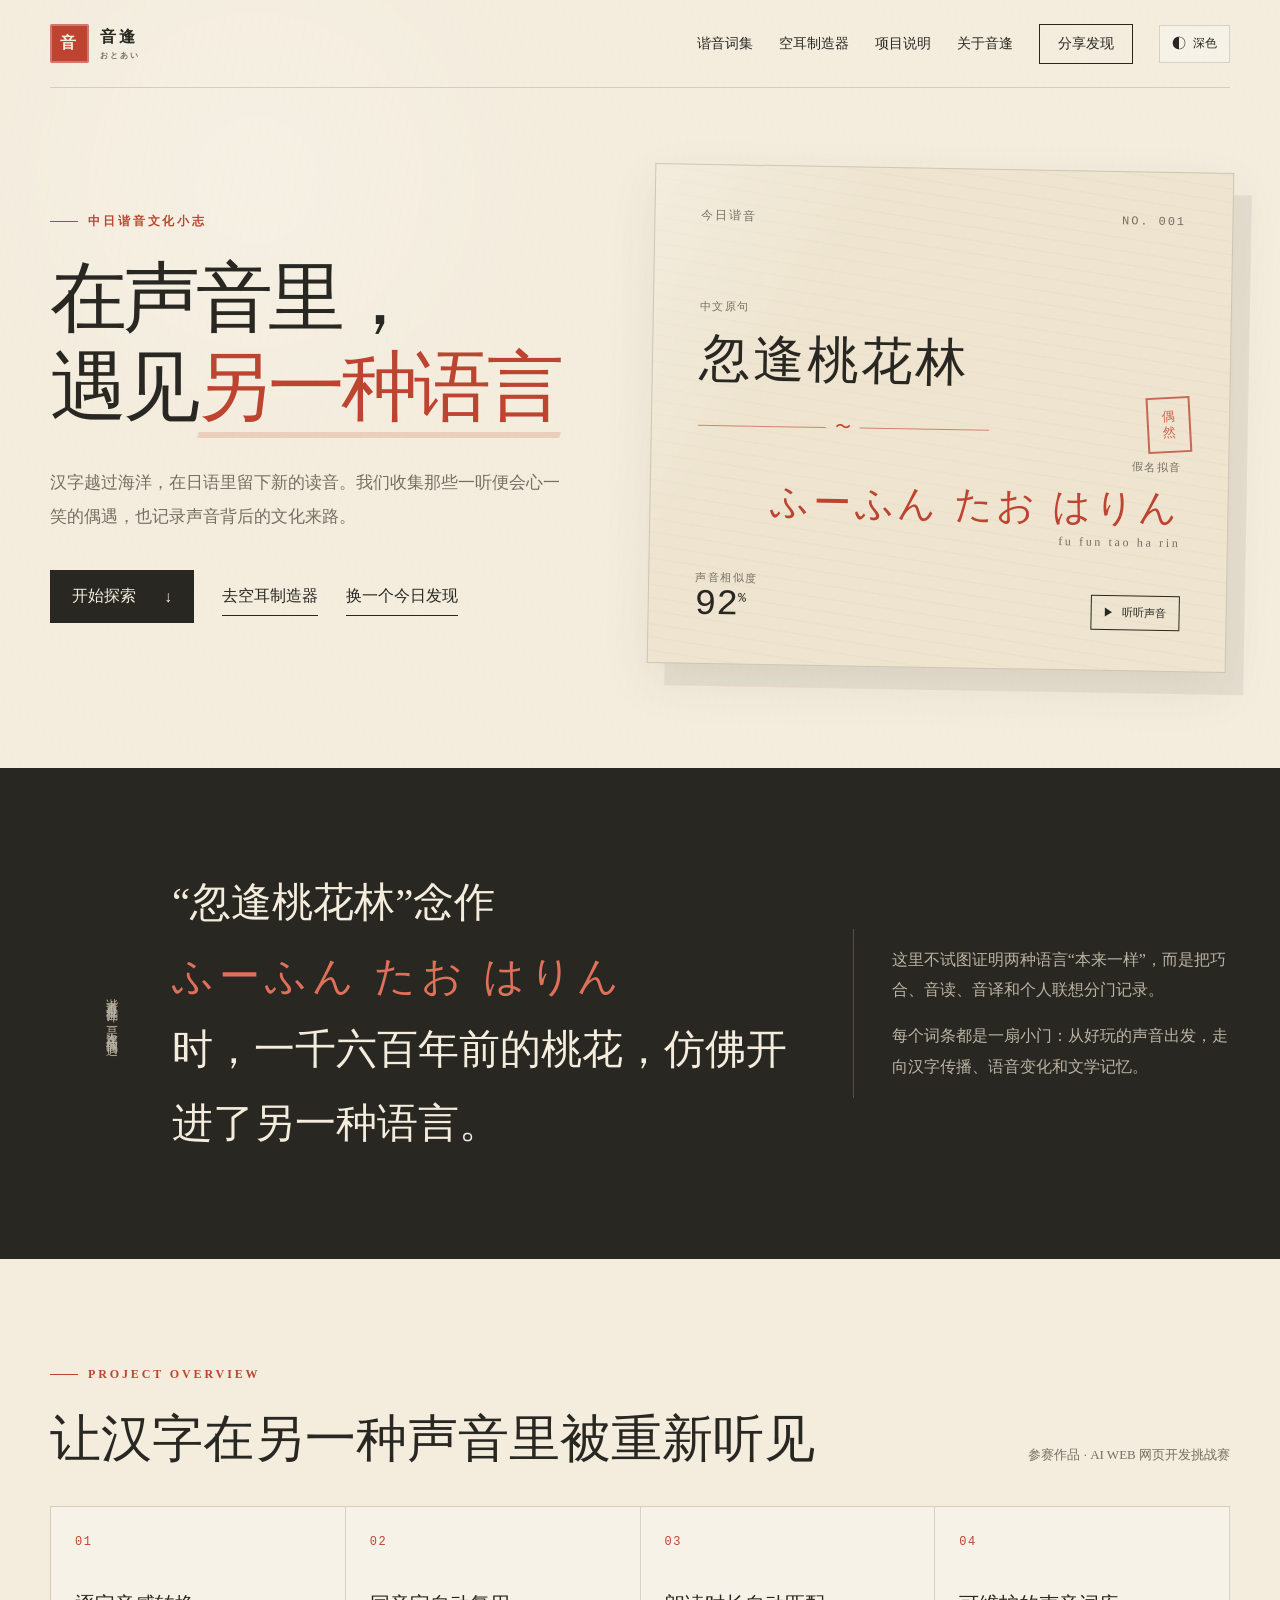
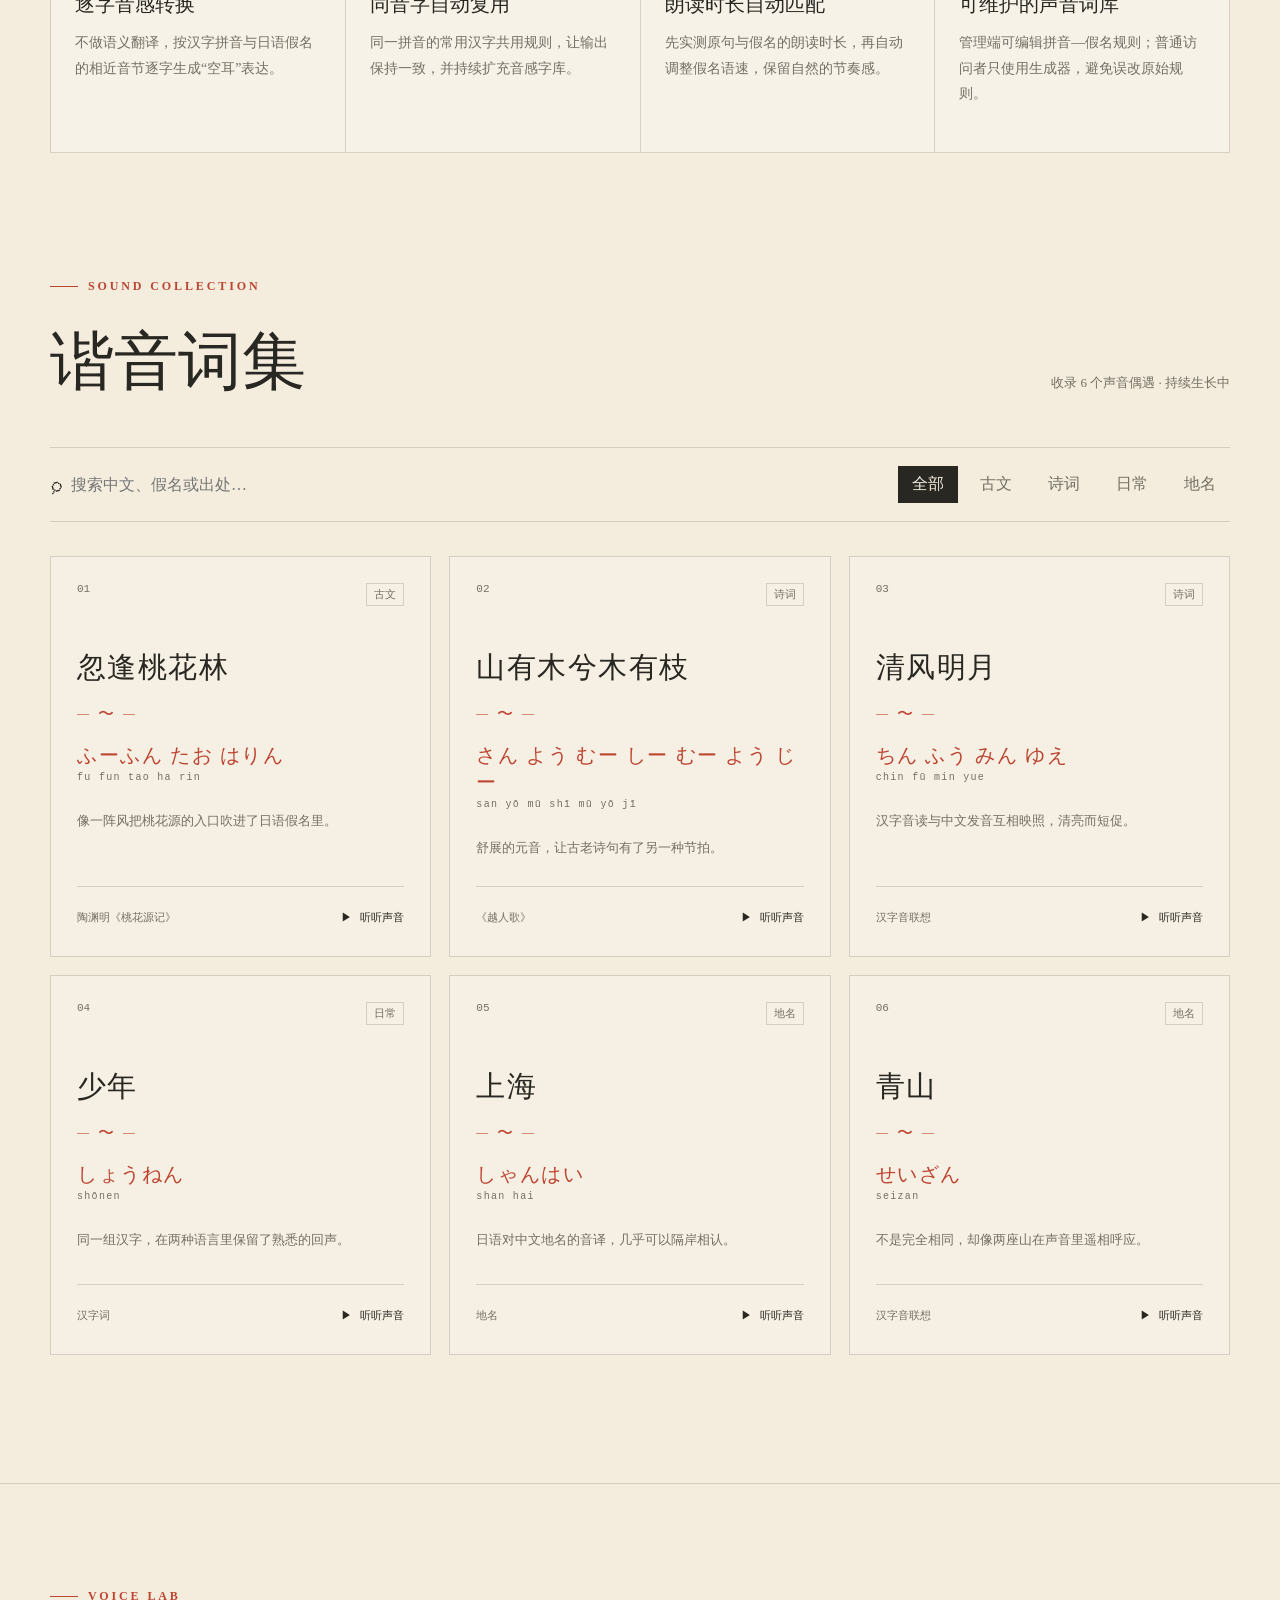
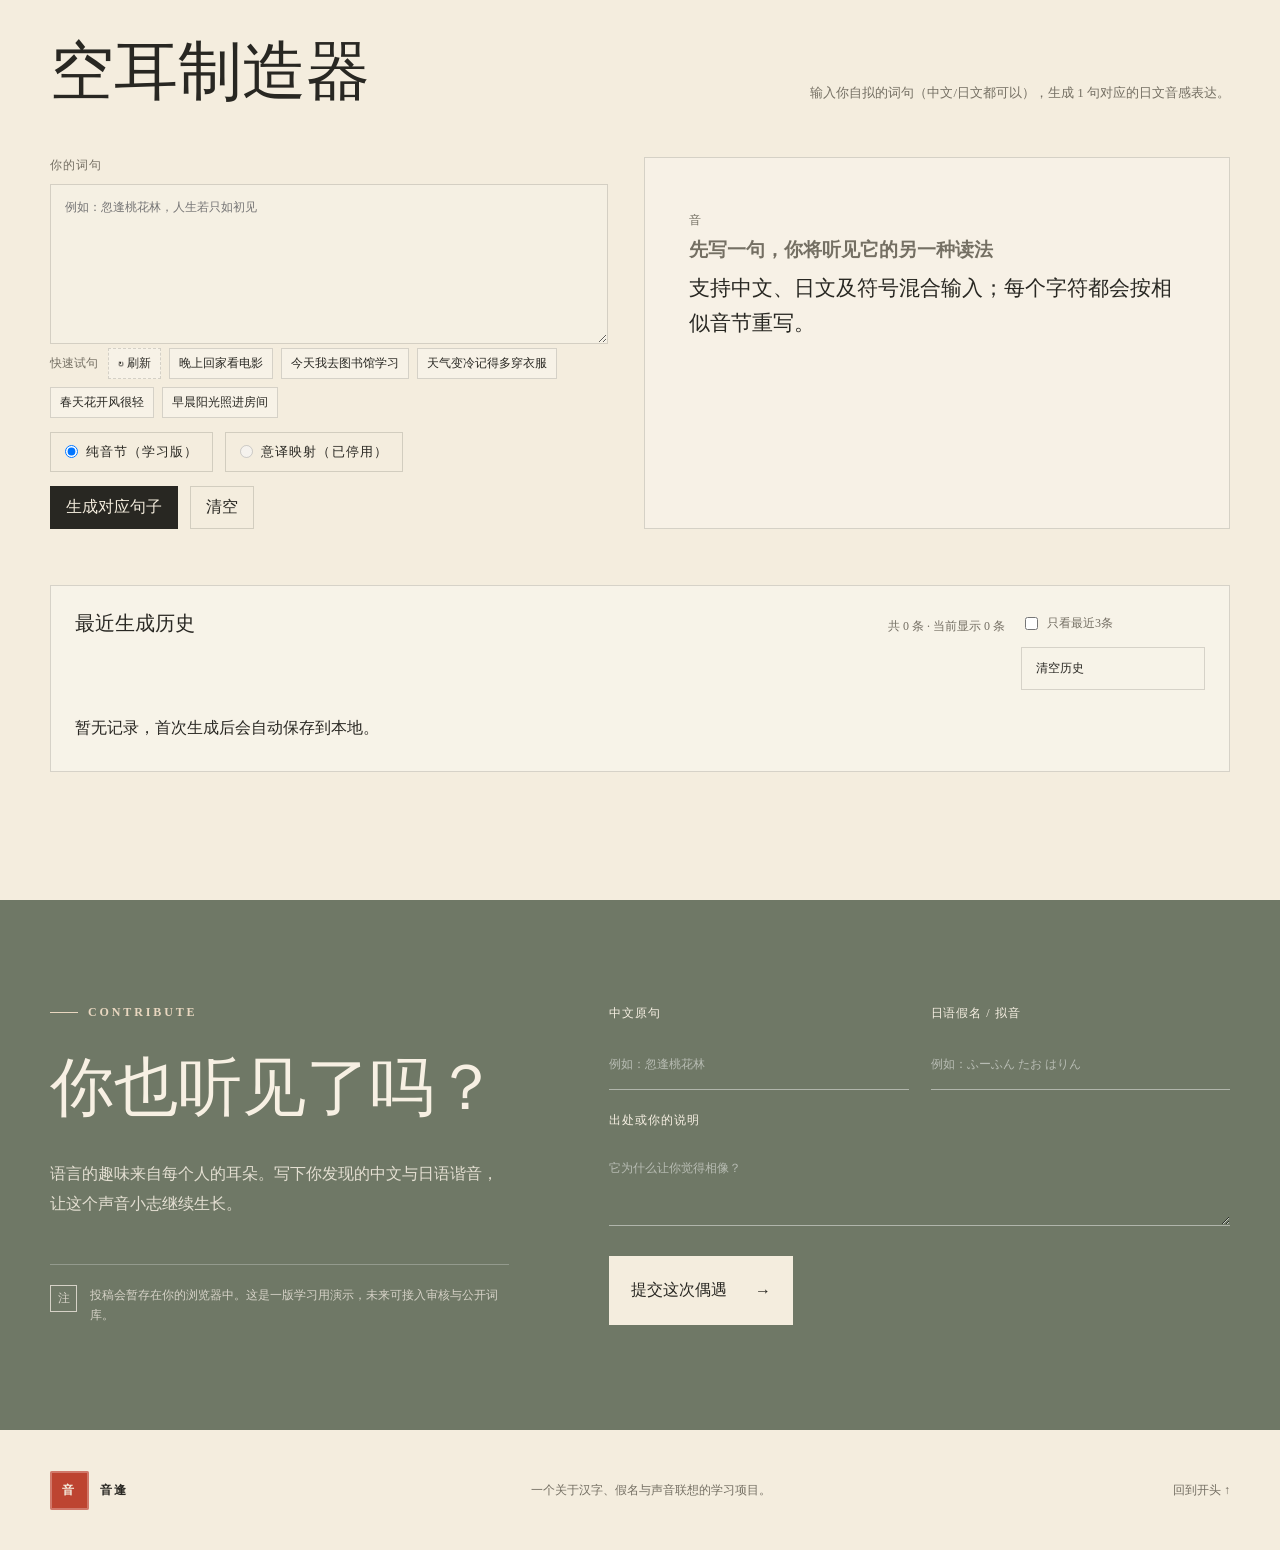
==== index.html @ ef37aebc "音逢｜中日谐音文化小志：静态网站源码" ====
<!doctype html>
<html lang="zh-CN">
<head>
  <meta charset="utf-8">
  <meta name="viewport" content="width=device-width,initial-scale=1">
  <title>音逢｜中日谐音文化小志</title>
  <meta name="description" content="在声音里遇见另一种语言：收集中日之间有趣的谐音、音读与文化回声。">
  <meta property="og:title" content="音逢｜中日谐音文化小志">
  <meta property="og:description" content="在声音里，遇见另一种语言。">
  <link rel="icon" href="favicon.svg">
  <link rel="stylesheet" href="style.css">
  <script>
    try{document.documentElement.dataset.theme=localStorage.getItem("otowai-theme")||"light"}catch(e){}
    if("scrollRestoration" in history)history.scrollRestoration="manual";
    if(!location.pathname.startsWith("/admin/editor")&&!/^#(?:invite_token|recovery_token|confirmation_token)=/.test(location.hash)&&location.hash&&location.hash!=="#top")history.replaceState(null,"",location.pathname+location.search+"#top");
    addEventListener("load",()=>{if(!location.pathname.startsWith("/admin/editor"))scrollTo(0,0)},{once:true});
  </script>
</head>
<body>
  <main>
    <nav class="nav shell" aria-label="主导航">
      <a class="brand" href="#top"><span class="brand-mark">音</span><span>音逢<small>おとあい</small></span></a>
      <div class="nav-links"><a href="#collection">谐音词集</a><a href="#maker">空耳制造器</a><a href="#project">项目说明</a><a href="#about">关于音逢</a><a class="nav-cta" href="#submit">分享发现</a><button class="theme-toggle" id="theme-toggle" type="button" aria-label="切换深色模式" aria-pressed="false"><span aria-hidden="true">◐</span><b>深色</b></button></div>
    </nav>

    <section class="hero shell" id="top">
      <div class="hero-copy">
        <p class="eyebrow"><span></span> 中日谐音文化小志</p>
        <h1>在声音里，<br>遇见<span>另一种语言</span></h1>
        <p class="hero-intro">汉字越过海洋，在日语里留下新的读音。我们收集那些一听便会心一笑的偶遇，也记录声音背后的文化来路。</p>
        <div class="hero-actions">
          <a class="primary-button" href="#collection">开始探索 <span>↓</span></a>
          <a class="text-button" href="#maker">去空耳制造器</a>
          <button class="text-button" id="random">换一个今日发现</button>
        </div>
      </div>
      <article class="featured-card" aria-label="今日谐音">
        <div class="paper-grain"></div>
        <p class="card-kicker">今日谐音 <span id="daily-number">NO. 001</span></p>
        <div class="sound-pair">
          <div><small>中文原句</small><h2 id="daily-chinese">忽逢桃花林</h2></div>
          <div class="echo-line" aria-hidden="true"><i></i><b>〜</b><i></i></div>
          <div class="kana"><small>假名拟音</small><h3 id="daily-kana">ふーふん たお はりん</h3><p id="daily-romaji">fu fun tao ha rin</p></div>
        </div>
        <div class="card-footer">
          <div><small>声音相似度</small><strong id="daily-score">92<sup>%</sup></strong></div>
          <button class="sound-button speak" data-kana="ふーふん たお はりん"><span>▶</span> 听听声音</button>
        </div>
        <span class="seal" aria-hidden="true">偶<br>然</span>
      </article>
    </section>

    <section class="manifesto" id="about">
      <div class="shell manifesto-grid">
        <p class="vertical-note">谐音不是翻译，是一次声音的偶遇</p>
        <blockquote>“忽逢桃花林”念作<strong>ふーふん たお はりん</strong>时，一千六百年前的桃花，仿佛开进了另一种语言。</blockquote>
        <div class="manifesto-copy"><p>这里不试图证明两种语言“本来一样”，而是把巧合、音读、音译和个人联想分门记录。</p><p>每个词条都是一扇小门：从好玩的声音出发，走向汉字传播、语音变化和文学记忆。</p></div>
      </div>
    </section>

    <section class="project-section shell" id="project" aria-labelledby="project-title">
      <header class="project-heading">
        <div><p class="eyebrow"><span></span> PROJECT OVERVIEW</p><h2 id="project-title">让汉字在另一种声音里被重新听见</h2></div>
        <p>参赛作品 · AI WEB 网页开发挑战赛</p>
      </header>
      <div class="project-capabilities">
        <article><b>01</b><h3>逐字音感转换</h3><p>不做语义翻译，按汉字拼音与日语假名的相近音节逐字生成“空耳”表达。</p></article>
        <article><b>02</b><h3>同音字自动复用</h3><p>同一拼音的常用汉字共用规则，让输出保持一致，并持续扩充音感字库。</p></article>
        <article><b>03</b><h3>朗读时长自动匹配</h3><p>先实测原句与假名的朗读时长，再自动调整假名语速，保留自然的节奏感。</p></article>
        <article><b>04</b><h3>可维护的声音词库</h3><p>管理端可编辑拼音—假名规则；普通访问者只使用生成器，避免误改原始规则。</p></article>
      </div>
    </section>

    <section class="collection shell" id="collection">
      <header class="section-heading">
        <div><p class="eyebrow"><span></span> SOUND COLLECTION</p><h2>谐音词集</h2></div>
        <p>收录 6 个声音偶遇 · 持续生长中</p>
      </header>
      <div class="filter-bar">
        <label class="search-box"><span aria-hidden="true">⌕</span><input id="search" placeholder="搜索中文、假名或出处…" aria-label="搜索谐音词条"></label>
        <div class="category-tabs" aria-label="按类别筛选">
          <button class="active" data-category="全部">全部</button><button data-category="古文">古文</button><button data-category="诗词">诗词</button><button data-category="日常">日常</button><button data-category="地名">地名</button>
        </div>
      </div>
      <div class="entry-grid" id="entries"></div>
    </section>

    <section class="maker-section" id="maker">
      <div class="shell section-heading">
        <div>
          <p class="eyebrow"><span></span> VOICE LAB</p>
          <h2>空耳制造器</h2>
        </div>
        <p>输入你自拟的词句（中文/日文都可以），生成 1 句对应的日文音感表达。</p>
      </div>
        <div class="shell maker-grid">
          <section class="maker-config" id="maker-config" hidden>
            <div class="maker-config-head">
              <div>
                <h3>映射规则编辑</h3>
                <p>在这里改规则，下面生成器会立刻按你填的内容生成；修改会自动保存到浏览器。</p>
              </div>
              <button type="button" id="maker-reset-mappings">恢复默认</button>
            </div>
            <label class="maker-mapping-search" for="maker-mapping-search">
              <span>搜索已有字词对应的假名</span>
              <input id="maker-mapping-search" type="search" placeholder="输入汉字、词组、假名或发音…" autocomplete="off">
            </label>

            <article class="mapping-card">
              <h4>拼音映射规则</h4>
              <p class="mapping-legend"><span class="legend-same">已有生成字组</span><span class="legend-new">新增音组待校对</span></p>
              <div class="table-scroll">
                <table>
                  <thead>
                    <tr>
                      <th>音（拼音）</th>
                      <th>假名</th>
                      <th>发音</th>
                      <th>操作</th>
                    </tr>
                  </thead>
                  <tbody id="phonetic-mapping-rows"></tbody>
                </table>
              </div>
              <button type="button" id="add-phonetic-row">新增拼音规则</button>
            </article>

          </section>
        <button type="button" class="maker-admin-toggle" id="maker-admin-toggle" aria-controls="maker-config" aria-expanded="false" hidden>管理映射</button>
        <form class="maker-form" id="maker-form">
          <label>你的词句<textarea id="maker-input" rows="5" placeholder="例如：忽逢桃花林，人生若只如初见"></textarea></label>
          <div class="maker-examples" aria-label="混合字库测试词句">
            <span>快速试句</span>
            <button class="maker-examples-refresh" id="maker-examples-refresh" type="button" aria-label="刷新快速试句">↻ 刷新</button>
            <div id="maker-example-list"></div>
          </div>
          <div class="maker-actions mode-actions" role="group" aria-label="生成模式">
            <label><input type="radio" id="maker-mode-syllable" name="maker-mode" checked /> 纯音节（学习版）</label>
            <label><input type="radio" id="maker-mode-semantic" name="maker-mode" disabled /> 意译映射（已停用）</label>
          </div>
          <div class="maker-actions">
            <button type="button" id="maker-generate">生成对应句子</button>
            <button type="button" id="maker-clear">清空</button>
          </div>
        </form>
        <div class="maker-output" id="maker-output">
          <div class="empty-state">
            <span>音</span>
            <h3>先写一句，你将听见它的另一种读法</h3>
      <p>支持中文、日文及符号混合输入；每个字符都会按相似音节重写。</p>
          </div>
        </div>
        <aside class="maker-history" id="maker-history">
          <div>
            <h3>最近生成历史</h3>
            <div class="maker-history-meta">
              <p>暂无记录，首次生成后会自动保存到本地。</p>
              <div class="maker-history-controls">
                <label><input type="checkbox" id="maker-limit-3"> 只看最近3条</label>
                <button type="button" id="maker-clear-history">清空历史</button>
              </div>
            </div>
          </div>
          <ol></ol>
        </aside>
      </div>
    </section>

    <section class="submit-section" id="submit">
      <div class="shell submit-grid">
        <div>
          <p class="eyebrow light"><span></span> CONTRIBUTE</p><h2>你也听见了吗？</h2>
          <p>语言的趣味来自每个人的耳朵。写下你发现的中文与日语谐音，让这个声音小志继续生长。</p>
          <div class="submit-note"><span>注</span>投稿会暂存在你的浏览器中。这是一版学习用演示，未来可接入审核与公开词库。</div>
        </div>
        <form id="idea-form">
          <label>中文原句<input name="chinese" required placeholder="例如：忽逢桃花林"></label>
          <label>日语假名 / 拟音<input name="kana" required placeholder="例如：ふーふん たお はりん"></label>
          <label>出处或你的说明<textarea name="note" rows="3" placeholder="它为什么让你觉得相像？"></textarea></label>
          <button class="submit-button" type="submit">提交这次偶遇 <span>→</span></button>
          <p class="success" id="success" role="status" hidden>已收下这次声音偶遇。谢谢你的耳朵！</p>
        </form>
      </div>
    </section>
    <footer class="footer shell"><a class="brand" href="#top"><span class="brand-mark">音</span><span>音逢</span></a><p>一个关于汉字、假名与声音联想的学习项目。</p><a href="#top">回到开头 ↑</a></footer>
  </main>
  <script src="pinyin-data.js"></script>
  <script>if(/^#(?:invite_token|recovery_token|confirmation_token)=/.test(location.hash))location.replace("/admin/"+location.hash)</script>
  <script src="app.js"></script>
</body>
</html>
---- style.css ----
:root {
  --paper: #f4edde;
  --paper-deep: #e9dfcb;
  --ink: #282722;
  --muted: #746f63;
  --red: #bd4431;
  --sage: #6f7866;
  --line: rgba(40, 39, 34, 0.16);
  --surface: rgba(255,255,255,.28);
  --card: #eee4cf;
}

html[data-theme="dark"] {
  color-scheme: dark;
  --paper: #171916;
  --paper-deep: #22251f;
  --ink: #f1eadc;
  --muted: #b8b1a4;
  --red: #e47761;
  --sage: #384237;
  --line: rgba(241,234,220,.18);
  --surface: rgba(255,255,255,.055);
  --card: #252820;
}

* { box-sizing: border-box; }
html { scroll-behavior: smooth; }
body {
  margin: 0;
  background: var(--paper);
  color: var(--ink);
  font-family: "Noto Serif SC", "Songti SC", "Hiragino Mincho ProN", "Yu Mincho", serif;
}
button, input, textarea { font: inherit; }
button, a { -webkit-tap-highlight-color: transparent; }
a { color: inherit; text-decoration: none; }
button { color: inherit; }
.shell { width: min(1180px, calc(100% - 48px)); margin-inline: auto; }

body::before {
  content: "";
  position: fixed;
  inset: 0;
  z-index: -1;
  pointer-events: none;
  opacity: .25;
  background-image:
    repeating-linear-gradient(100deg, transparent 0 7px, rgba(86,72,42,.025) 8px 9px),
    radial-gradient(circle at 20% 20%, rgba(255,255,255,.8), transparent 24%);
}

.nav {
  height: 88px;
  display: flex;
  align-items: center;
  justify-content: space-between;
  border-bottom: 1px solid var(--line);
}
.brand { display: flex; align-items: center; gap: 11px; font-weight: 700; letter-spacing: .18em; }
.brand-mark {
  width: 39px; height: 39px; display: grid; place-items: center;
  background: var(--red); color: var(--paper); border-radius: 2px;
  box-shadow: inset 0 0 0 2px rgba(255,255,255,.28);
}
.brand small { display: block; margin-top: 2px; font-size: 8px; letter-spacing: .25em; color: var(--muted); }
.nav-links { display: flex; align-items: center; gap: 26px; font-size: 14px; }
.nav-links a { transition: color .2s; }
.nav-links a:hover { color: var(--red); }
.nav-cta { border: 1px solid var(--ink); padding: 10px 18px; }
.theme-toggle { border: 1px solid var(--line); background: var(--surface); color: var(--ink); padding: 9px 12px; display: inline-flex; align-items: center; gap: 7px; cursor: pointer; }
.theme-toggle b { font-size: 12px; font-weight: 500; }
.theme-toggle:hover { border-color: var(--red); color: var(--red); }

.hero {
  min-height: 680px;
  display: grid;
  grid-template-columns: .95fr 1.05fr;
  align-items: center;
  gap: 78px;
  padding-block: 72px 92px;
}
.eyebrow {
  display: flex; align-items: center; gap: 10px; margin: 0 0 24px;
  color: var(--red); font-size: 12px; font-weight: 700; letter-spacing: .24em;
}
.eyebrow span { width: 28px; height: 1px; background: currentColor; }
.hero h1 { margin: 0; font-size: clamp(54px, 6vw, 90px); line-height: 1.16; font-weight: 500; letter-spacing: -.055em; }
.hero h1 span { color: var(--red); position: relative; white-space: nowrap; }
.hero h1 span::after {
  content: ""; position: absolute; left: 2px; right: 0; bottom: -8px; height: 6px;
  background: var(--red); opacity: .18; transform: skewX(-14deg);
}
.hero-intro { max-width: 510px; margin: 34px 0 0; color: var(--muted); font-size: 17px; line-height: 2; }
.hero-actions { display: flex; align-items: center; gap: 28px; margin-top: 36px; }
.primary-button, .submit-button {
  border: 0; background: var(--ink); color: var(--paper); padding: 16px 22px; cursor: pointer;
  display: inline-flex; align-items: center; gap: 28px; transition: transform .2s, background .2s;
}
.primary-button:hover, .submit-button:hover { transform: translateY(-2px); background: var(--red); }
.text-button { padding: 8px 0; background: none; border: 0; border-bottom: 1px solid var(--ink); cursor: pointer; }

.featured-card {
  position: relative; isolation: isolate; overflow: hidden; min-height: 500px;
  background: var(--card); padding: 42px 46px; border: 1px solid var(--line);
  box-shadow: 18px 22px 0 rgba(67, 62, 50, .08), 0 18px 50px rgba(67, 53, 31, .08);
  transform: rotate(1deg);
}
.paper-grain {
  position: absolute; inset: 0; z-index: -1; opacity: .8;
  background:
    linear-gradient(120deg, rgba(255,255,255,.4), transparent 30%),
    repeating-linear-gradient(8deg, transparent 0 11px, rgba(72,57,34,.022) 12px 13px);
}
.card-kicker { margin: 0; display: flex; justify-content: space-between; font-size: 12px; color: var(--muted); letter-spacing: .16em; }
.card-kicker span { font-family: ui-monospace, monospace; }
.sound-pair { margin-top: 72px; }
.sound-pair small, .card-footer small { color: var(--muted); font-size: 11px; letter-spacing: .14em; }
.sound-pair h2 { margin: 10px 0 0; font-size: clamp(36px, 4vw, 56px); font-weight: 500; letter-spacing: .06em; }
.echo-line, .mini-wave { display: flex; align-items: center; gap: 9px; color: var(--red); }
.echo-line { width: 60%; margin: 22px 0 13px; }
.echo-line i, .mini-wave i { height: 1px; flex: 1; background: currentColor; opacity: .6; }
.echo-line b, .mini-wave b { font-weight: 400; }
.kana { text-align: right; }
.kana h3 { margin: 8px 0 2px; color: var(--red); font-size: clamp(24px, 3vw, 38px); font-weight: 500; letter-spacing: .1em; }
.kana p { margin: 0; color: var(--muted); font-size: 12px; letter-spacing: .22em; }
.card-footer { position: absolute; left: 46px; right: 46px; bottom: 40px; display: flex; justify-content: space-between; align-items: end; }
.card-footer strong { display: block; margin-top: 2px; font: 36px/1 ui-monospace, monospace; }
.card-footer sup { font-size: 13px; }
.sound-button {
  background: transparent; border: 1px solid currentColor; padding: 9px 12px; font-size: 11px;
  cursor: pointer; display: inline-flex; align-items: center; gap: 8px;
}
.sound-button:hover { color: var(--red); }
.seal {
  position: absolute; top: 45%; right: 38px; width: 44px; height: 56px;
  border: 2px solid var(--red); color: var(--red); display: grid; place-items: center;
  font-size: 13px; line-height: 1.25; transform: rotate(-4deg); opacity: .78;
}

.manifesto { background: var(--ink); color: var(--paper); padding: 98px 0; }
.manifesto-grid { display: grid; grid-template-columns: 70px 1.25fr .75fr; gap: 52px; align-items: center; }
.vertical-note { writing-mode: vertical-rl; margin: 0; color: #bcb4a4; font-size: 12px; letter-spacing: .2em; }
.manifesto blockquote { margin: 0; font-size: clamp(26px, 3.2vw, 46px); line-height: 1.8; font-weight: 400; }
.manifesto blockquote strong { display: block; color: #df705a; font-weight: 400; letter-spacing: .12em; }
.manifesto-copy { border-left: 1px solid rgba(244,237,222,.22); padding-left: 38px; color: #bcb4a4; line-height: 1.9; }

.project-section { padding-block: 108px 16px; }
.project-heading { display: flex; align-items: end; justify-content: space-between; gap: 32px; margin-bottom: 34px; }
.project-heading h2 { margin: 0; max-width: 820px; font-size: clamp(34px, 4vw, 58px); line-height: 1.3; font-weight: 500; }
.project-heading > p { margin: 0 0 8px; color: var(--muted); font-size: 13px; white-space: nowrap; }
.project-capabilities { display: grid; grid-template-columns: repeat(4, 1fr); border-top: 1px solid var(--line); border-left: 1px solid var(--line); }
.project-capabilities article { min-height: 246px; padding: 24px; border-right: 1px solid var(--line); border-bottom: 1px solid var(--line); background: var(--surface); }
.project-capabilities b { color: var(--red); font: 12px ui-monospace, monospace; letter-spacing: .12em; }
.project-capabilities h3 { margin: 42px 0 12px; font-size: 20px; font-weight: 500; }
.project-capabilities p { margin: 0; color: var(--muted); font-size: 14px; line-height: 1.8; }

.collection { padding-block: 110px 128px; }
.section-heading { display: flex; justify-content: space-between; align-items: end; margin-bottom: 42px; }
.section-heading h2, .submit-section h2 { margin: 0; font-size: clamp(42px, 5vw, 66px); font-weight: 500; }
.section-heading > p { color: var(--muted); font-size: 13px; }
.filter-bar { display: flex; justify-content: space-between; align-items: center; gap: 20px; padding-block: 18px; border-top: 1px solid var(--line); border-bottom: 1px solid var(--line); }
.search-box { display: flex; align-items: center; gap: 10px; min-width: 310px; }
.search-box span { font-size: 22px; transform: rotate(-15deg); }
.search-box input { width: 100%; border: 0; outline: 0; background: transparent; padding: 9px 0; }
.category-tabs { display: flex; gap: 8px; flex-wrap: wrap; }
.category-tabs button { border: 0; background: transparent; padding: 8px 14px; cursor: pointer; color: var(--muted); }
.category-tabs button.active { background: var(--ink); color: var(--paper); }
.entry-grid { display: grid; grid-template-columns: repeat(3, 1fr); gap: 18px; margin-top: 34px; }
.entry-card {
  min-height: 380px; border: 1px solid var(--line); padding: 26px; display: flex; flex-direction: column;
  background: rgba(255,255,255,.16); transition: transform .25s, background .25s, box-shadow .25s;
}
.entry-card:hover { transform: translateY(-5px); background: rgba(255,255,255,.42); box-shadow: 0 16px 35px rgba(49,43,31,.08); }
.entry-top { display: flex; justify-content: space-between; color: var(--muted); font: 11px ui-monospace, monospace; }
.entry-top em { font-style: normal; border: 1px solid var(--line); padding: 3px 7px; }
.entry-card h3 { margin: 42px 0 16px; font-size: 29px; font-weight: 500; letter-spacing: .05em; }
.mini-wave { width: 58px; }
.entry-kana { margin: 17px 0 3px; color: var(--red); font-size: 20px; letter-spacing: .08em; }
.romaji { margin: 0; color: var(--muted); font: 10px ui-monospace, monospace; letter-spacing: .13em; }
.entry-note { margin: 26px 0; color: var(--muted); font-size: 13px; line-height: 1.8; }
.entry-card footer { margin-top: auto; padding-top: 18px; border-top: 1px solid var(--line); display: flex; justify-content: space-between; align-items: center; gap: 10px; }
.entry-card footer > span { font-size: 11px; color: var(--muted); }
.entry-card footer .sound-button { border: 0; padding: 5px 0; white-space: nowrap; }
.empty-state { grid-column: 1 / -1; text-align: center; padding: 80px 20px; color: var(--muted); }
.empty-state > span { color: var(--red); font-size: 46px; }

.submit-section { background: var(--sage); color: #f7f0e3; padding: 105px 0; }
.submit-grid { display: grid; grid-template-columns: .85fr 1.15fr; gap: 100px; }
.eyebrow.light { color: #e9d7c0; }
.submit-section h2 { margin-bottom: 28px; }
.submit-section h2 + p { max-width: 480px; color: #e4dfd2; line-height: 1.9; }
.submit-note { max-width: 470px; margin-top: 44px; padding-top: 20px; border-top: 1px solid rgba(255,255,255,.25); display: flex; gap: 13px; font-size: 12px; line-height: 1.7; color: #d6d2c7; }
.submit-note span { flex: 0 0 auto; width: 27px; height: 27px; display: grid; place-items: center; border: 1px solid currentColor; }
.submit-section form { display: grid; grid-template-columns: 1fr 1fr; gap: 22px; }
.submit-section label { display: grid; gap: 10px; font-size: 12px; letter-spacing: .08em; }
.submit-section label:nth-child(3) { grid-column: 1 / -1; }
.submit-section input, .submit-section textarea {
  width: 100%; border: 0; border-bottom: 1px solid rgba(255,255,255,.45); border-radius: 0;
  padding: 13px 0; color: white; background: transparent; outline: 0; resize: vertical;
}
.submit-section input::placeholder, .submit-section textarea::placeholder { color: rgba(255,255,255,.5); }
.submit-section input:focus, .submit-section textarea:focus { border-color: white; }
.submit-button { width: fit-content; margin-top: 8px; background: #f4edde; color: var(--ink); }
.success { margin: 12px 0 0; color: #fff4c5; font-size: 13px; }

.maker-section {
  padding-block: 105px 128px;
  border-top: 1px solid var(--line);
}
.maker-grid {
  display: grid;
  grid-template-columns: 1fr 1.05fr;
  gap: 36px;
}

.maker-form { order: 1; }
.maker-output { order: 2; }
.maker-config { order: 3; }
.maker-history { order: 4; }

.maker-config {
  grid-column: 1 / -1;
  border: 1px solid var(--line);
  background: rgba(255, 255, 255, 0.28);
  padding: 20px;
  display: grid;
  gap: 18px;
}
.maker-config[hidden] { display: none !important; }

.maker-admin-toggle { display: none; }
.maker-admin-toggle:not([hidden]) { display: inline-flex; }

.maker-config-head {
  display: flex;
  justify-content: space-between;
  align-items: flex-start;
  gap: 12px;
}

.maker-config-head h3 {
  margin: 0;
  font-size: 22px;
}

.maker-config p {
  margin: 4px 0 0;
  color: var(--muted);
  max-width: 780px;
  font-size: 13px;
}

.mapping-card {
  border: 1px solid var(--line);
  background: rgba(255,255,255,0.2);
  padding: 14px;
  display: grid;
  gap: 10px;
}

.mapping-card h4 {
  margin: 0;
  font-size: 16px;
}

.mapping-legend {
  display: flex;
  flex-wrap: wrap;
  gap: 8px;
  margin: -3px 0 0;
  color: var(--muted);
  font-size: 12px;
}

.mapping-legend span {
  padding: 3px 7px;
  border: 1px solid currentColor;
}

.mapping-legend .legend-same { color: #a65b19; background: rgba(255, 196, 115, 0.2); }
.mapping-legend .legend-new { color: #6f4c96; background: rgba(168, 132, 210, 0.18); }

.mapping-card > button {
  width: fit-content;
}

.table-scroll {
  width: 100%;
  overflow: auto;
  max-height: 560px;
  scrollbar-gutter: stable;
  border-block: 1px solid var(--line);
}
.table-scroll::-webkit-scrollbar { width: 14px; height: 12px; }
.table-scroll::-webkit-scrollbar-track { background: var(--paper-deep); }
.table-scroll::-webkit-scrollbar-thumb { background: var(--muted); border: 3px solid var(--paper-deep); border-radius: 99px; }
.table-scroll { scrollbar-color: var(--muted) var(--paper-deep); scrollbar-width: auto; }

.maker-examples { display: flex; flex-wrap: wrap; align-items: center; gap: 8px; }
.maker-examples > span { color: var(--muted); font-size: 12px; margin-right: 2px; }
.maker-examples button { border: 1px solid var(--line); background: var(--surface); color: var(--ink); padding: 6px 9px; cursor: pointer; font-size: 12px; }
.maker-examples button:hover { border-color: var(--red); color: var(--red); }
.maker-examples > div { display: contents; }
.maker-examples .maker-examples-refresh { border-style: dashed; }

html[data-theme="dark"] .entry-card,
html[data-theme="dark"] .maker-config,
html[data-theme="dark"] .mapping-card,
html[data-theme="dark"] .maker-form,
html[data-theme="dark"] .maker-output,
html[data-theme="dark"] .maker-history { background: var(--surface); }
html[data-theme="dark"] .entry-card:hover { background: rgba(255,255,255,.09); }
html[data-theme="dark"] body::before { opacity: .12; }
html[data-theme="dark"] input,
html[data-theme="dark"] textarea { background: #20231e; color: var(--ink); }
html[data-theme="dark"] input::placeholder,
html[data-theme="dark"] textarea::placeholder { color: #8f8b82; }

.mapping-card table {
  width: 100%;
  min-width: 640px;
  border-collapse: collapse;
  font-size: 13px;
}

.mapping-card th,
.mapping-card td {
  border: 1px solid var(--line);
  padding: 7px;
  text-align: left;
  vertical-align: top;
}

.mapping-card input {
  width: 100%;
  border: 1px solid var(--line);
  background: rgba(255,255,255,0.65);
  padding: 8px 10px;
  color: var(--ink);
  min-height: 28px;
  font-size: 13px;
}

.mapping-card button.danger,
.mapping-card button {
  border: 1px solid var(--line);
  background: transparent;
  padding: 8px 12px;
  cursor: pointer;
}

.mapping-card button,
.maker-config-head > button {
  border: 1px solid var(--line);
  background: transparent;
  padding: 8px 12px;
  cursor: pointer;
}

.mapping-speak {
  display: inline-grid;
  place-items: center;
  width: 34px;
  height: 30px;
  padding: 0;
  border: 1px solid var(--line);
  background: rgba(255,255,255,.55);
  cursor: pointer;
  font-size: 17px;
}

.mapping-speak:hover { background: var(--ink); filter: grayscale(1) brightness(3); }

.maker-mapping-search {
  display: grid;
  gap: 7px;
  color: var(--muted);
  font-size: 12px;
  letter-spacing: .08em;
}

.maker-mapping-search input {
  width: min(560px, 100%);
  border: 1px solid var(--line);
  background: rgba(255,255,255,.65);
  padding: 10px 12px;
  color: var(--ink);
  outline: 0;
  font: inherit;
  letter-spacing: 0;
}

.maker-mapping-search input:focus { border-color: var(--ink); }

.mapping-row-generated td {
  background: rgba(255, 196, 115, 0.28);
  border-left: 4px solid #d48724;
}

.mapping-row-new-sound td {
  background: rgba(168, 132, 210, 0.2);
  border-left: 4px solid #8059a8;
}

.mapping-card button {
  width: auto;
}

.mapping-card button.danger,
#maker-reset-mappings {
  background: #8d3830;
  color: #fff;
  border-color: #8d3830;
}

#maker-reset-mappings {
  border-color: #8d3830;
}
.maker-form label {
  display: block;
  margin: 0;
  font-size: 12px;
  letter-spacing: .08em;
  color: var(--muted);
}
.maker-form textarea {
  margin-top: 10px;
  width: 100%;
  min-height: 160px;
  resize: vertical;
  border: 1px solid var(--line);
  background: rgba(255,255,255,.16);
  border-radius: 0;
  padding: 14px;
  color: var(--ink);
  outline: 0;
}
.maker-form textarea:focus { border-color: var(--ink); }
.maker-actions {
  margin-top: 14px;
  display: flex;
  gap: 12px;
}
.mode-actions {
  align-items: center;
}
.mode-actions label {
  display: inline-flex;
  align-items: center;
  gap: 8px;
  padding: 10px 14px;
  border: 1px solid var(--line);
  margin-top: 0;
  font-size: 13px;
  color: var(--ink);
}
.mode-actions input[type="radio"] {
  margin: 0;
}
.maker-actions button {
  border: 1px solid var(--line);
  background: transparent;
  padding: 10px 15px;
  cursor: pointer;
}
.maker-actions button:first-child {
  background: var(--ink);
  color: var(--paper);
  border-color: var(--ink);
}
.maker-output {
  border: 1px solid var(--line);
  background: rgba(255,255,255,.25);
  padding: 28px;
  min-height: 330px;
}
.maker-output > div {
  margin-bottom: 18px;
}
.maker-output span {
  display: block;
  font-size: 12px;
  margin-bottom: 5px;
  color: var(--muted);
  letter-spacing: .12em;
}
.maker-output p {
  margin: 0;
  font-size: 21px;
  line-height: 1.7;
  color: var(--ink);
}
.maker-output .maker-meta { color: var(--muted); font-size: 12px; margin-top: 24px; }
.maker-playback-control { display: grid; gap: 8px; margin-top: 20px; }
.maker-playback-control label { color: var(--muted); font-size: 12px; }
.maker-playback-control input { width: 100%; accent-color: var(--red); cursor: pointer; }
.maker-playback-control select { width: 100%; padding: 10px 12px; border: 1px solid var(--line); border-radius: 10px; background: var(--paper); color: var(--ink); font: inherit; }
.maker-playback-control .maker-timing-status { margin: 2px 0 0; color: var(--muted); font-size: 12px; line-height: 1.55; }
.maker-output-actions {
  margin-top: 22px;
  display: flex;
  gap: 12px;
}
.maker-output-actions button {
  border: 0;
  background: #4c5545;
  color: #f8f6ef;
  padding: 10px 14px;
}
.maker-output-actions button:focus-visible { outline: 2px solid #27301f; outline-offset: 2px; }
.maker-output .empty-state { padding: 26px 16px; color: var(--muted); text-align: left; }
.maker-output .empty-state h3 { margin: 8px 0; }
.maker-history {
  grid-column: 1 / -1;
  margin-top: 20px;
  border: 1px solid var(--line);
  padding: 24px;
  background: rgba(255, 255, 255, 0.32);
}
.maker-history > div {
  margin-bottom: 14px;
}
.maker-history-meta {
  margin-bottom: 14px;
  display: flex;
  justify-content: space-between;
  align-items: baseline;
  gap: 16px;
}
.maker-history-meta > p {
  margin: 0;
}
.maker-history-controls {
  display: inline-flex;
  gap: 14px;
  align-items: center;
  flex-wrap: wrap;
}
.maker-history-controls label {
  font-size: 12px;
  color: var(--muted);
  display: inline-flex;
  align-items: center;
  gap: 6px;
}
.maker-history-controls button {
  border: 1px solid var(--line);
  background: transparent;
  padding: 4px 12px;
  cursor: pointer;
  color: var(--ink);
  white-space: nowrap;
  font-size: 12px;
}

.maker-history > div {
  display: flex;
  justify-content: space-between;
  align-items: baseline;
}
.maker-history h3 {
  margin: 0;
  font-size: 20px;
  font-weight: 500;
}
.maker-history p {
  margin: 0;
  color: var(--muted);
  font-size: 12px;
}
.maker-history ol {
  margin: 0;
  padding: 0;
  list-style: none;
}
.maker-history li {
  margin: 8px 0;
}
.maker-history button {
  width: 100%;
  border: 1px solid var(--line);
  background: transparent;
  text-align: left;
  padding: 12px 14px;
  display: grid;
  gap: 4px;
}
.maker-history button span {
  color: var(--ink);
  font-size: 15px;
}
.maker-history button small {
  color: var(--muted);
  font: 12px ui-monospace, monospace;
}
.maker-history li + li {
  margin-top: 10px;
}
.footer { min-height: 120px; display: flex; align-items: center; justify-content: space-between; gap: 24px; font-size: 12px; color: var(--muted); }
.footer .brand { color: var(--ink); }

/* 让主要可点击控件有轻微、统一的触感反馈。 */
button,
.primary-button,
.text-button,
.nav-links a,
.footer a,
.mode-actions label {
  transform-origin: center;
  transition: transform .18s ease, color .18s ease, background-color .18s ease, border-color .18s ease, box-shadow .18s ease;
}

@media (hover: hover) and (pointer: fine) {
  button:not(:disabled):hover,
  .primary-button:hover,
  .text-button:hover,
  .nav-links a:hover,
  .footer a:hover,
  .mode-actions label:has(input:not(:disabled)):hover {
    transform: translateY(-2px) scale(1.02);
    box-shadow: 0 7px 16px rgba(49, 43, 31, .09);
  }
}

button:not(:disabled):active,
.primary-button:active,
.text-button:active,
.nav-links a:active,
.footer a:active,
.mode-actions label:has(input:not(:disabled)):active {
  transform: translateY(0) scale(.98);
}

@media (max-width: 900px) {
  .hero { grid-template-columns: 1fr; gap: 60px; }
  .featured-card { max-width: 680px; width: 100%; margin-inline: auto; }
  .manifesto-grid { grid-template-columns: 40px 1fr; }
  .manifesto-copy { grid-column: 2; }
  .entry-grid { grid-template-columns: repeat(2, 1fr); }
  .project-capabilities { grid-template-columns: repeat(2, 1fr); }
  .submit-grid { grid-template-columns: 1fr; gap: 60px; }
}

@media (max-width: 640px) {
  .shell { width: min(100% - 30px, 1180px); }
  .nav { height: 72px; }
  .nav-links a:not(.nav-cta) { display: none; }
  .nav-links { gap: 8px; }
  .theme-toggle b { display: none; }
  .nav-cta { padding: 8px 12px; }
  .hero { padding-block: 55px 70px; min-height: 0; }
  .hero h1 { font-size: 48px; }
  .hero-actions { align-items: flex-start; flex-direction: column; }
  .featured-card { min-height: 470px; padding: 30px 25px; transform: none; box-shadow: 9px 12px 0 rgba(67,62,50,.08); }
  .card-footer { left: 25px; right: 25px; bottom: 26px; }
  .sound-pair { margin-top: 58px; }
  .sound-pair h2 { font-size: 36px; }
  .kana h3 { font-size: 24px; }
  .seal { display: none; }
  .manifesto { padding: 72px 0; }
  .manifesto-grid { grid-template-columns: 1fr; gap: 30px; }
  .vertical-note { writing-mode: horizontal-tb; }
  .manifesto-copy { grid-column: 1; border-left: 0; border-top: 1px solid rgba(244,237,222,.22); padding: 25px 0 0; }
  .project-section { padding-block: 78px 4px; }
  .project-heading { align-items: flex-start; flex-direction: column; gap: 14px; }
  .project-heading > p { margin: 0; white-space: normal; }
  .project-capabilities { grid-template-columns: 1fr; }
  .project-capabilities article { min-height: 0; }
  .project-capabilities h3 { margin-top: 24px; }
  .collection { padding-block: 80px; }
  .section-heading, .filter-bar { align-items: flex-start; flex-direction: column; }
  .search-box { min-width: 0; width: 100%; }
  .entry-grid { grid-template-columns: 1fr; }
  .maker-grid { grid-template-columns: 1fr; }
  .maker-output { min-height: 0; }
  .submit-section { padding: 80px 0; }
  .submit-section form { grid-template-columns: 1fr; }
  .submit-section label:nth-child(3) { grid-column: 1; }
  .footer { padding-block: 30px; align-items: flex-start; flex-direction: column; }
}

@media (prefers-reduced-motion: reduce) {
  html { scroll-behavior: auto; }
  *, *::before, *::after { transition: none !important; }
}
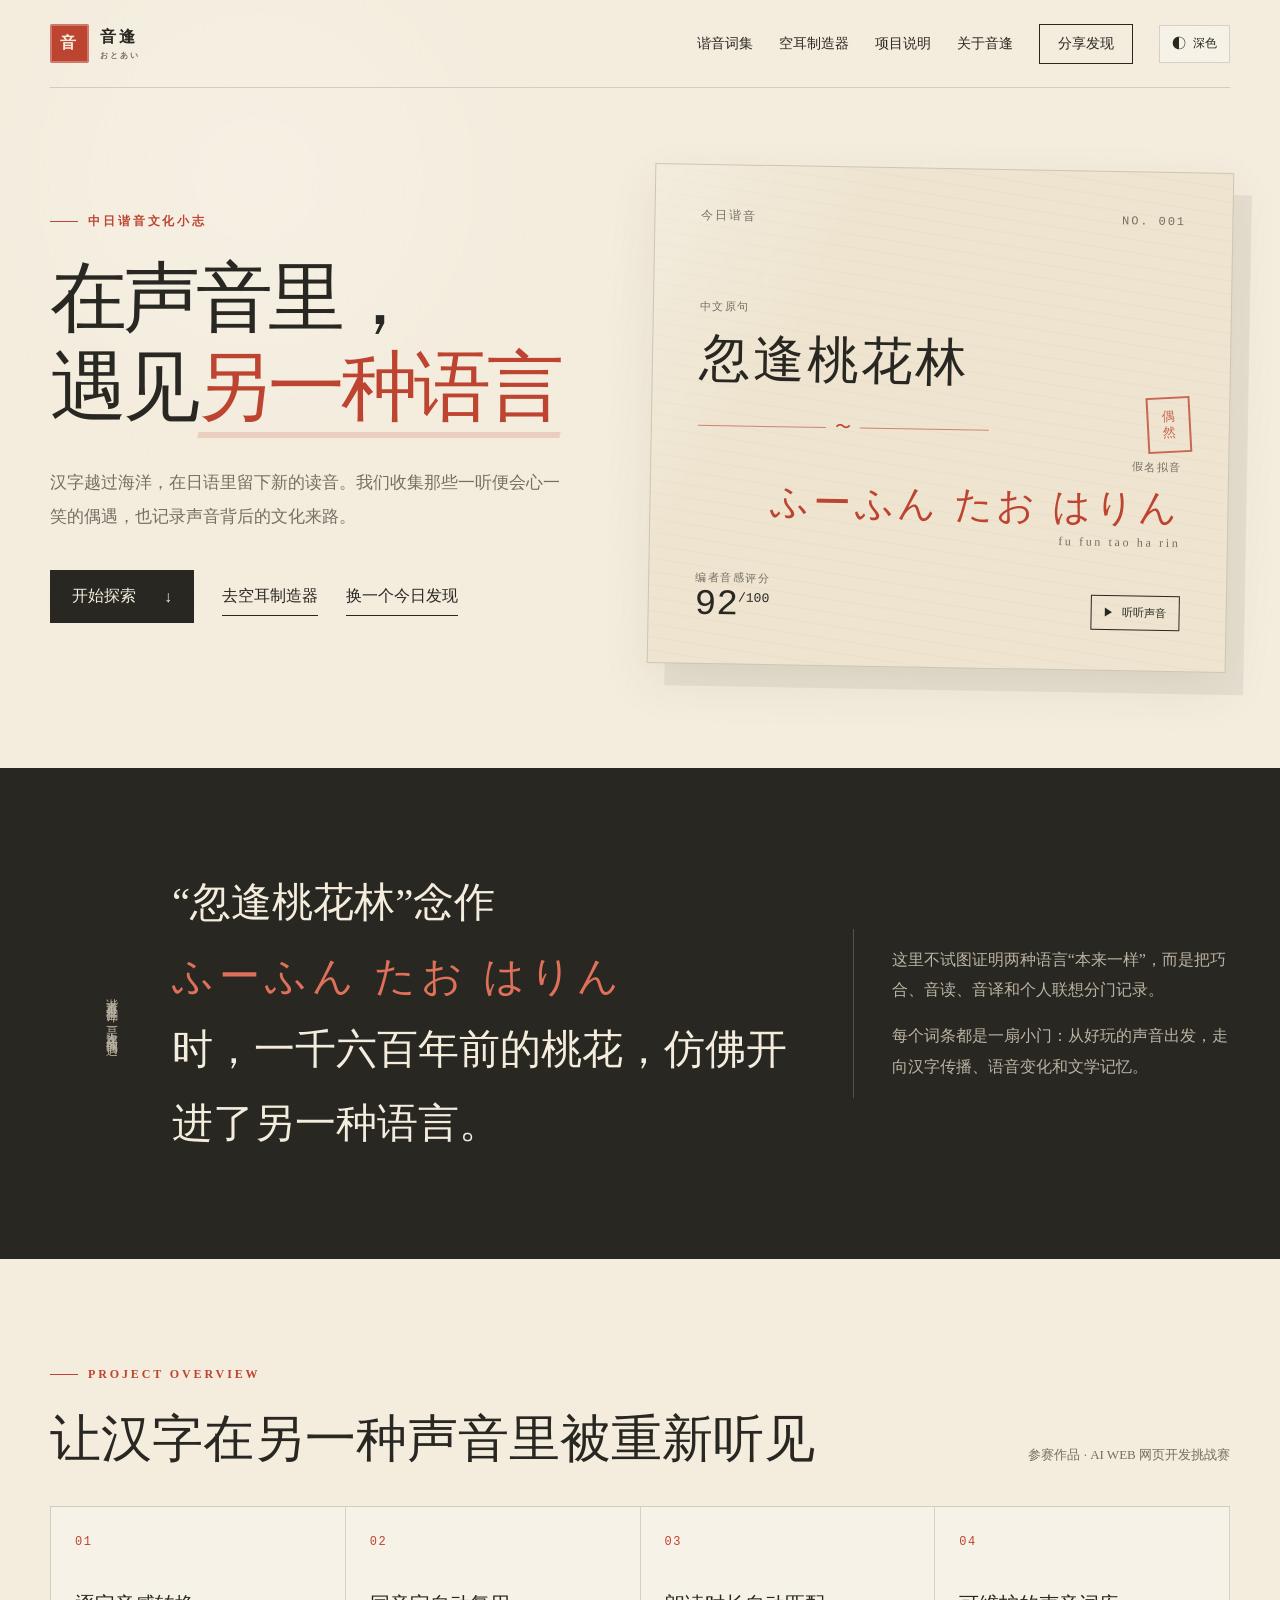
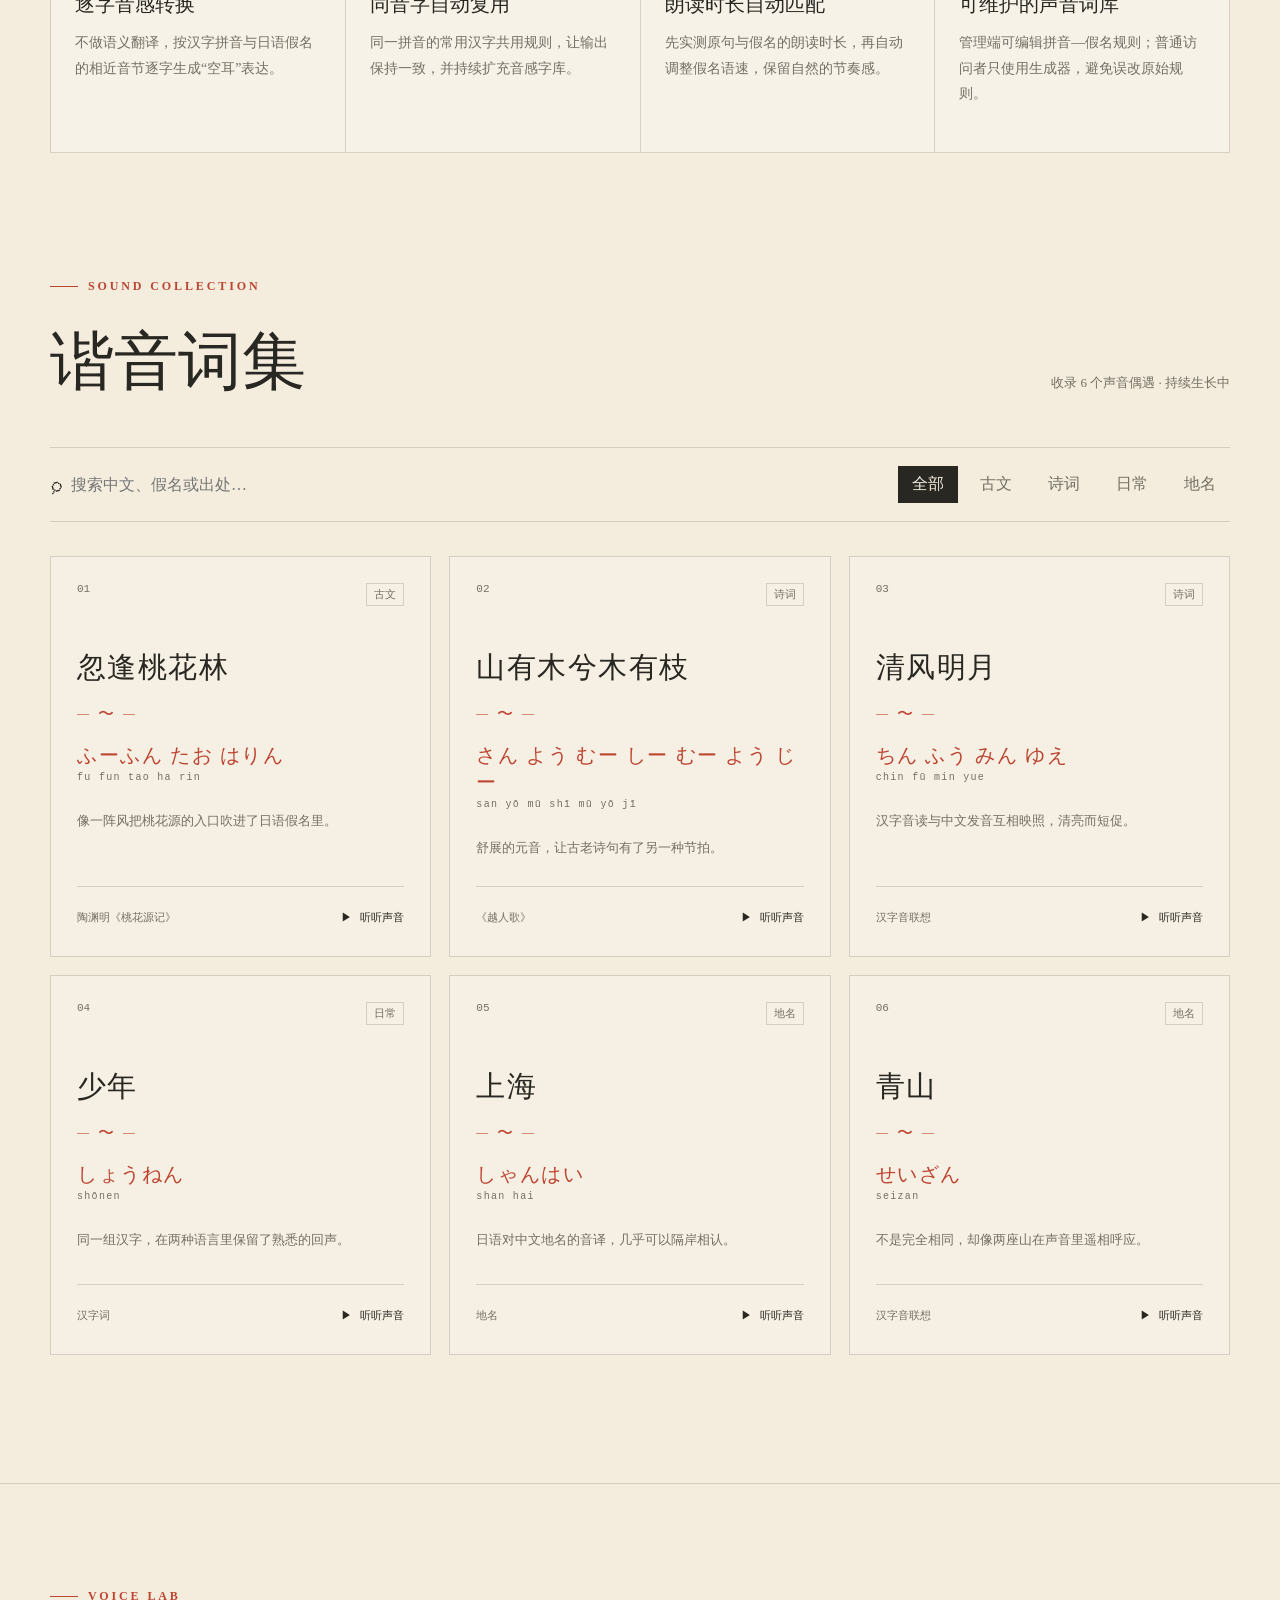
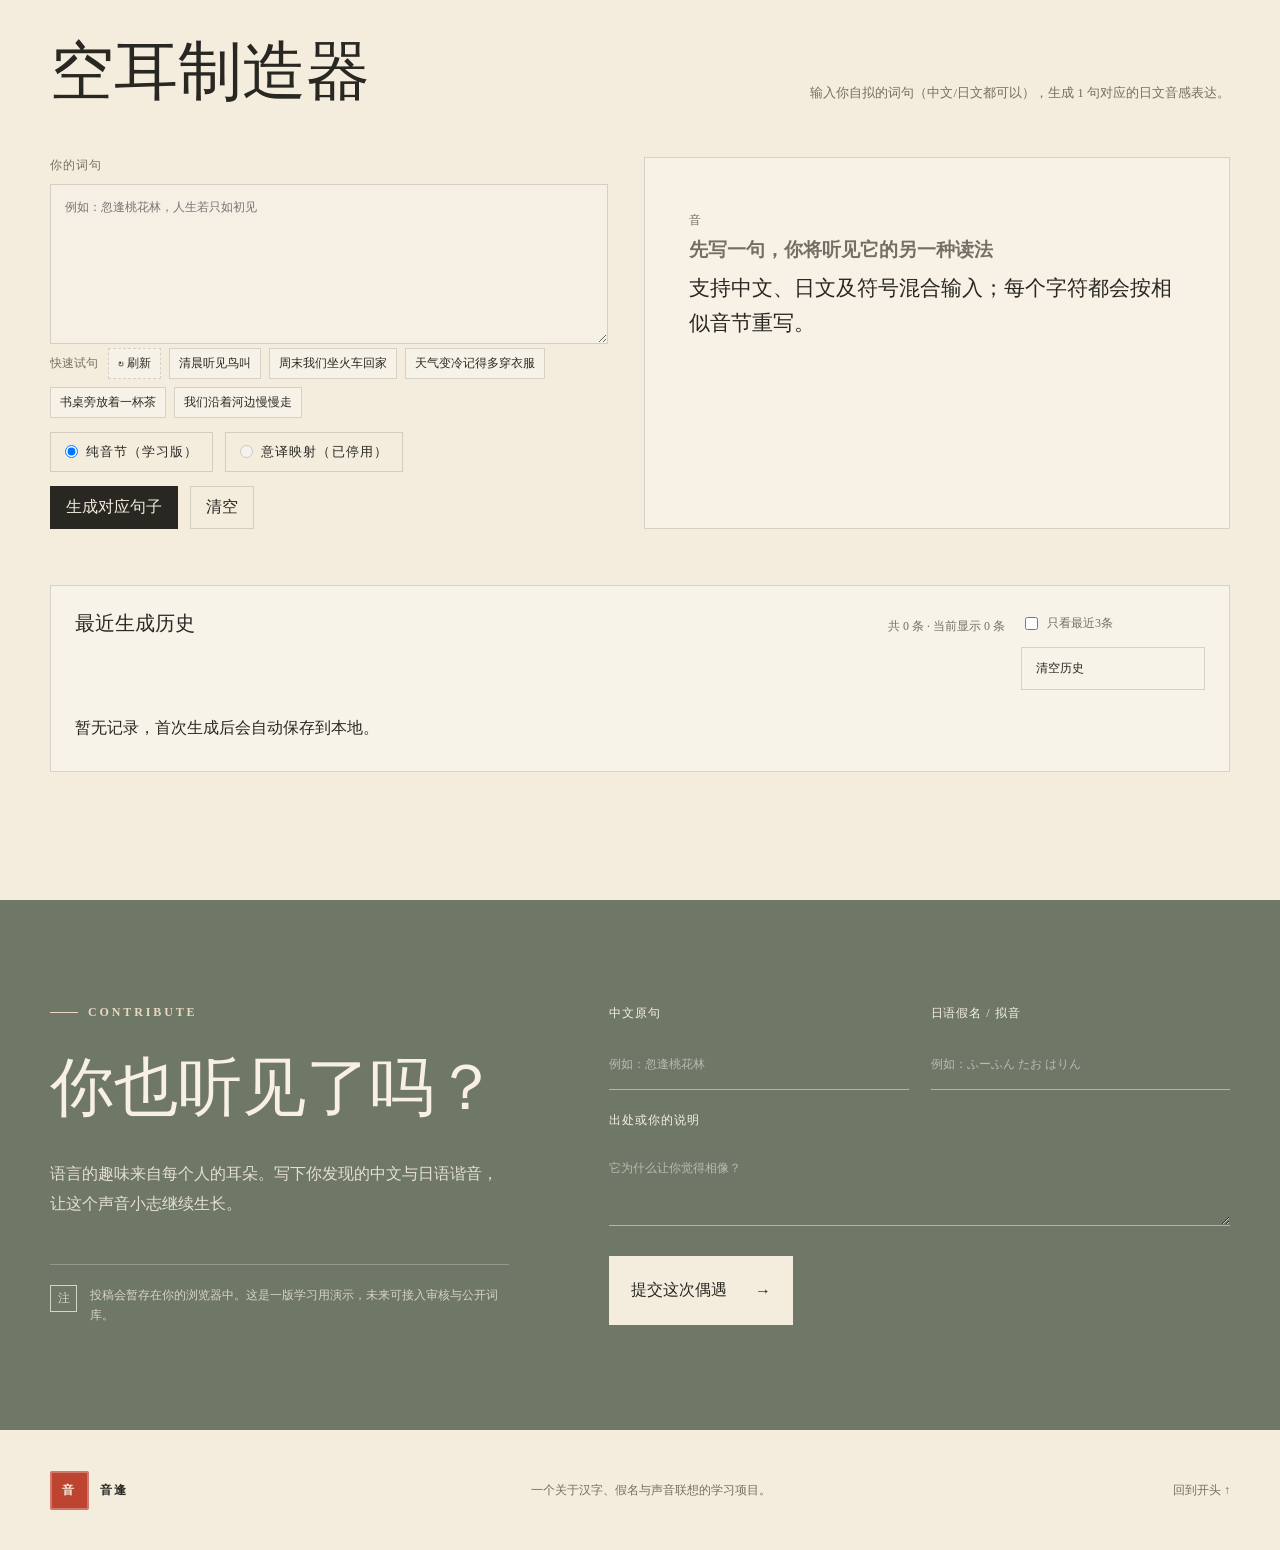
==== commit 082e57f7: "清理音感规则并完善参赛说明" ====
--- a/index.html
+++ b/index.html
@@ -5,8 +5,14 @@
   <meta name="viewport" content="width=device-width,initial-scale=1">
   <title>音逢｜中日谐音文化小志</title>
   <meta name="description" content="在声音里遇见另一种语言：收集中日之间有趣的谐音、音读与文化回声。">
+  <link rel="canonical" href="https://otowai-sound-encounters.netlify.app/">
+  <meta name="theme-color" content="#f4edde">
+  <meta property="og:type" content="website">
   <meta property="og:title" content="音逢｜中日谐音文化小志">
   <meta property="og:description" content="在声音里，遇见另一种语言。">
+  <meta property="og:url" content="https://otowai-sound-encounters.netlify.app/">
+  <meta property="og:image" content="https://otowai-sound-encounters.netlify.app/og.png">
+  <meta name="twitter:card" content="summary_large_image">
   <link rel="icon" href="favicon.svg">
   <link rel="stylesheet" href="style.css">
   <script>
@@ -43,7 +49,7 @@
           <div class="kana"><small>假名拟音</small><h3 id="daily-kana">ふーふん たお はりん</h3><p id="daily-romaji">fu fun tao ha rin</p></div>
         </div>
         <div class="card-footer">
-          <div><small>声音相似度</small><strong id="daily-score">92<sup>%</sup></strong></div>
+          <div><small>编者音感评分</small><strong id="daily-score">92<sup>/100</sup></strong></div>
           <button class="sound-button speak" data-kana="ふーふん たお はりん"><span>▶</span> 听听声音</button>
         </div>
         <span class="seal" aria-hidden="true">偶<br>然</span>
@@ -100,7 +106,10 @@
                 <h3>映射规则编辑</h3>
                 <p>在这里改规则，下面生成器会立刻按你填的内容生成；修改会自动保存到浏览器。</p>
               </div>
-              <button type="button" id="maker-reset-mappings">恢复默认</button>
+              <div class="maker-config-actions">
+                <button type="button" id="maker-clean-mappings">清理重复数据</button>
+                <button type="button" id="maker-reset-mappings">恢复默认</button>
+              </div>
             </div>
             <label class="maker-mapping-search" for="maker-mapping-search">
               <span>搜索已有字词对应的假名</span>
--- a/style.css
+++ b/style.css
@@ -236,6 +236,13 @@
   justify-content: space-between;
   align-items: flex-start;
   gap: 12px;
+}
+
+.maker-config-actions {
+  display: flex;
+  flex-wrap: wrap;
+  gap: 8px;
+  justify-content: flex-end;
 }
 
 .maker-config-head h3 {
